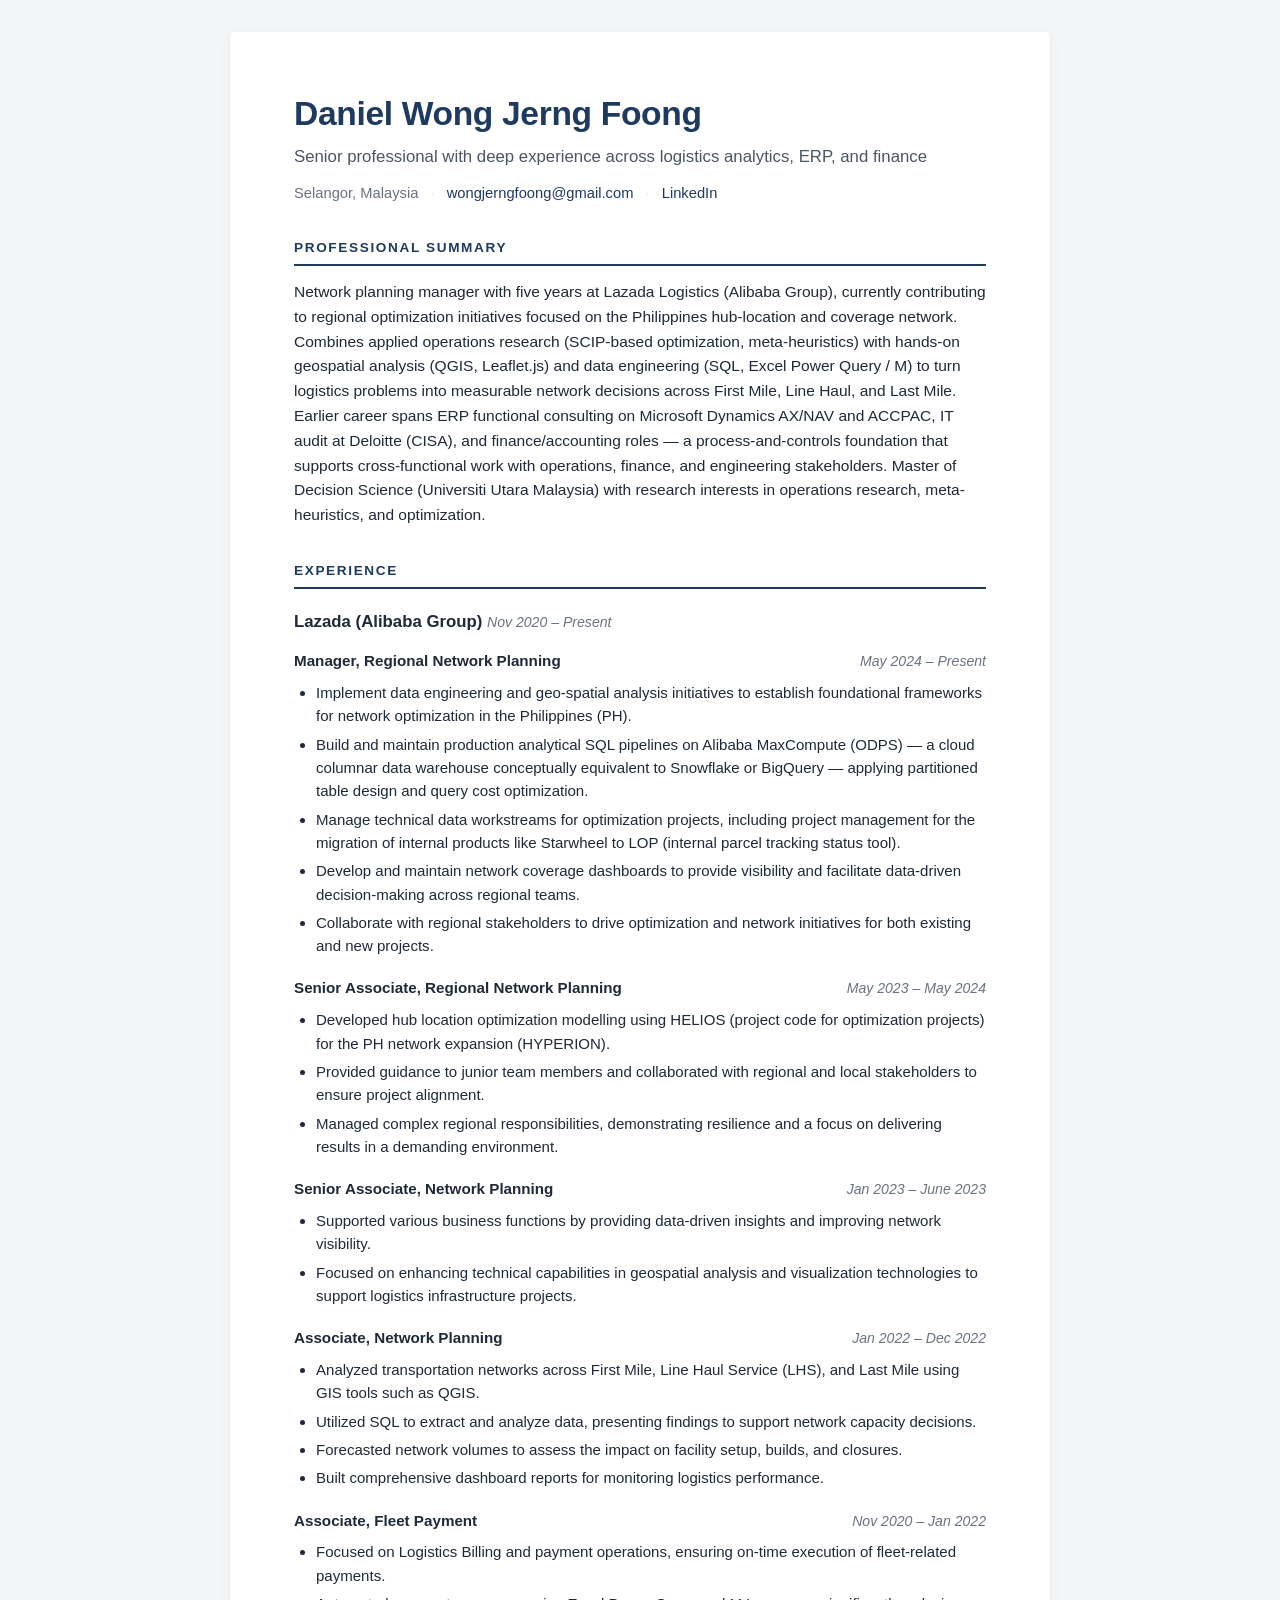
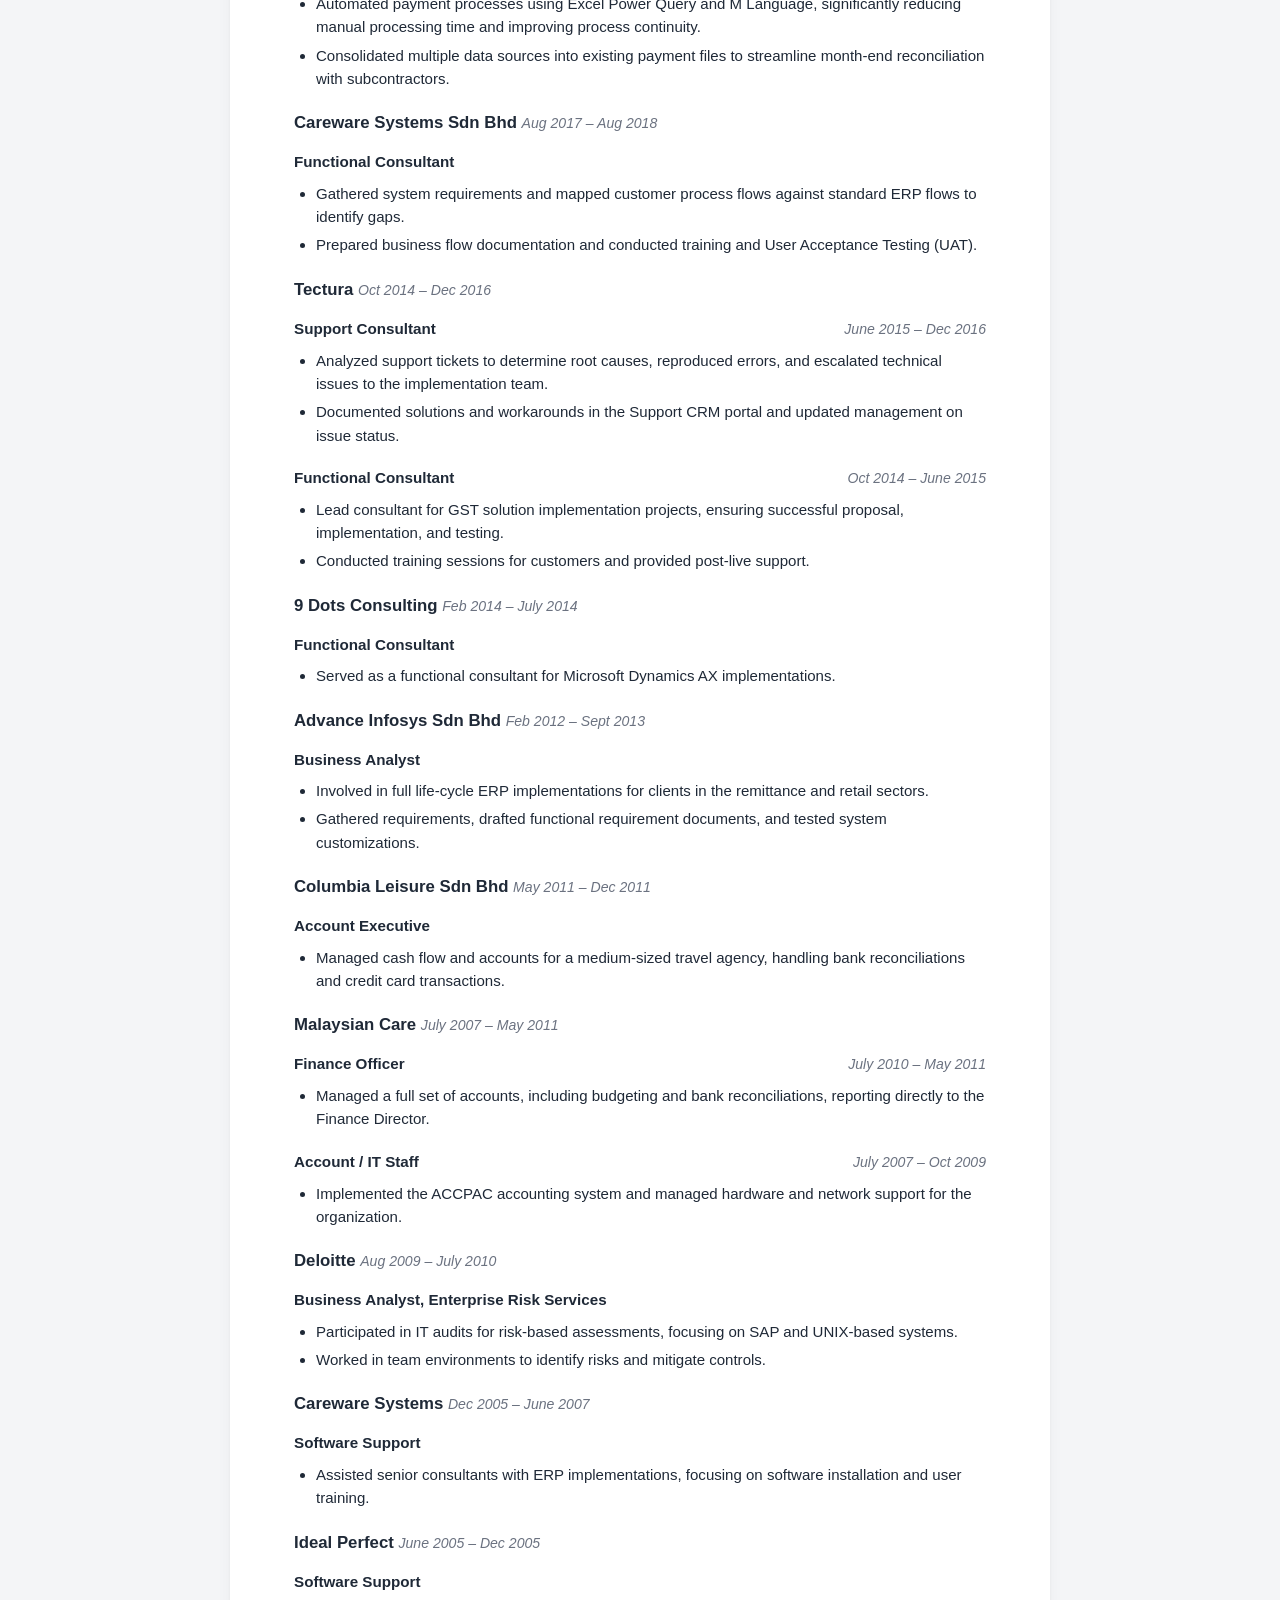
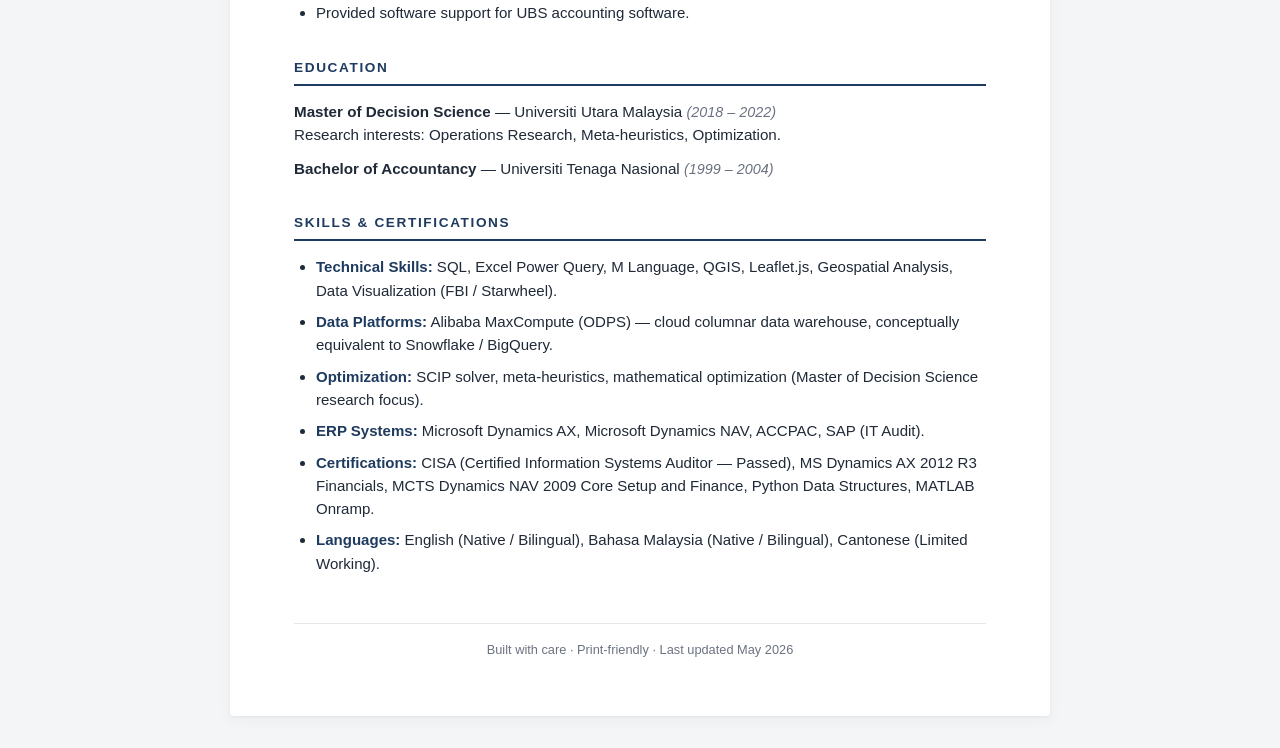
==== index.html @ 1081bb8b "resume" ====
<!DOCTYPE html>
<html lang="en">
<head>
    <meta charset="UTF-8">
    <meta name="viewport" content="width=device-width, initial-scale=1.0">
    <meta name="description" content="Daniel Wong Jerng Foong — Data Analytics and GIS Specialist. Network planning, geospatial analysis, and operations research.">
    <title>Daniel Wong Jerng Foong — Resume</title>
    <style>
        :root {
            --bg: #ffffff;
            --ink: #1f2937;
            --ink-muted: #4b5563;
            --ink-faint: #6b7280;
            --accent: #1e3a5f;
            --rule: #e5e7eb;
            --max-width: 820px;
        }

        * { box-sizing: border-box; margin: 0; padding: 0; }

        html { -webkit-text-size-adjust: 100%; }

        body {
            font-family: -apple-system, BlinkMacSystemFont, "Segoe UI", Roboto, "Helvetica Neue", Arial, sans-serif;
            font-size: 16px;
            line-height: 1.55;
            color: var(--ink);
            background: #f4f5f7;
            padding: 32px 16px;
        }

        main {
            max-width: var(--max-width);
            margin: 0 auto;
            background: var(--bg);
            padding: 56px 64px;
            border-radius: 4px;
            box-shadow: 0 1px 3px rgba(0,0,0,0.05), 0 4px 16px rgba(0,0,0,0.04);
        }

        header { margin-bottom: 32px; }

        h1 {
            font-size: 2.1rem;
            font-weight: 600;
            color: var(--accent);
            letter-spacing: -0.01em;
            margin-bottom: 4px;
        }

        .tagline {
            font-size: 1.05rem;
            color: var(--ink-muted);
            font-weight: 500;
            margin-bottom: 12px;
        }

        .contact {
            font-size: 0.92rem;
            color: var(--ink-faint);
        }

        .contact a {
            color: var(--accent);
            text-decoration: none;
            border-bottom: 1px solid transparent;
            transition: border-color 0.15s;
        }

        .contact a:hover { border-bottom-color: var(--accent); }

        .contact span.sep { margin: 0 8px; color: var(--rule); }

        h2 {
            font-size: 0.85rem;
            text-transform: uppercase;
            letter-spacing: 0.12em;
            color: var(--accent);
            font-weight: 600;
            margin: 32px 0 14px;
            padding-bottom: 6px;
            border-bottom: 2px solid var(--accent);
        }

        h2:first-of-type { margin-top: 24px; }

        h3 {
            font-size: 1.05rem;
            font-weight: 600;
            color: var(--ink);
            margin-top: 20px;
        }

        h4 {
            font-size: 0.95rem;
            font-weight: 600;
            color: var(--ink);
            margin-top: 14px;
        }

        .role-header {
            display: flex;
            justify-content: space-between;
            align-items: baseline;
            gap: 12px;
            flex-wrap: wrap;
        }

        .role-dates {
            font-size: 0.88rem;
            color: var(--ink-faint);
            font-style: italic;
            font-weight: 400;
        }

        .summary {
            font-size: 0.97rem;
            line-height: 1.6;
            color: var(--ink);
        }

        ul {
            margin: 8px 0 0 0;
            padding-left: 22px;
        }

        li {
            margin: 5px 0;
            font-size: 0.94rem;
            line-height: 1.55;
        }

        .skills-block li { margin: 8px 0; }
        .skills-block strong { color: var(--accent); }

        .education-item { margin: 10px 0; font-size: 0.95rem; }
        .education-item strong { font-weight: 600; }
        .education-item .dates { color: var(--ink-faint); font-style: italic; font-size: 0.9rem; }

        footer {
            margin-top: 48px;
            padding-top: 16px;
            border-top: 1px solid var(--rule);
            font-size: 0.8rem;
            color: var(--ink-faint);
            text-align: center;
        }

        /* Mobile */
        @media (max-width: 640px) {
            body { padding: 12px 0; }
            main { padding: 32px 24px; border-radius: 0; }
            h1 { font-size: 1.75rem; }
            .contact span.sep { display: none; }
            .contact a, .contact span { display: block; margin: 2px 0; }
        }

        /* Print */
        @media print {
            body { background: white; padding: 0; font-size: 11pt; }
            main {
                box-shadow: none;
                padding: 0;
                max-width: 100%;
                border-radius: 0;
            }
            h1 { color: #000; }
            h2 { color: #000; border-bottom-color: #000; }
            .contact a { color: #000; }
            a { text-decoration: none; color: #000; }
            footer { display: none; }
            h3, h4 { page-break-after: avoid; }
            li { page-break-inside: avoid; }
        }
    </style>
</head>
<body>
<main>
    <header>
        <h1>Daniel Wong Jerng Foong</h1>
        <div class="tagline">Senior professional with deep experience across logistics analytics, ERP, and finance</div>
        <div class="contact">
            <span>Selangor, Malaysia</span>
            <span class="sep">·</span>
            <a href="mailto:wongjerngfoong@gmail.com">wongjerngfoong@gmail.com</a>
            <span class="sep">·</span>
            <a href="https://www.linkedin.com/in/wongjerngfoong" target="_blank" rel="noopener">LinkedIn</a>
        </div>
    </header>

    <h2>Professional Summary</h2>
    <p class="summary">
        Network planning manager with five years at Lazada Logistics (Alibaba Group), currently contributing to regional optimization initiatives focused on the Philippines hub-location and coverage network. Combines applied operations research (SCIP-based optimization, meta-heuristics) with hands-on geospatial analysis (QGIS, Leaflet.js) and data engineering (SQL, Excel Power Query / M) to turn logistics problems into measurable network decisions across First Mile, Line Haul, and Last Mile. Earlier career spans ERP functional consulting on Microsoft Dynamics AX/NAV and ACCPAC, IT audit at Deloitte (CISA), and finance/accounting roles &mdash; a process-and-controls foundation that supports cross-functional work with operations, finance, and engineering stakeholders. Master of Decision Science (Universiti Utara Malaysia) with research interests in operations research, meta-heuristics, and optimization.
    </p>

    <h2>Experience</h2>

    <h3>Lazada (Alibaba Group) <span class="role-dates">Nov 2020 – Present</span></h3>

    <div class="role-header">
        <h4>Manager, Regional Network Planning</h4>
        <span class="role-dates">May 2024 – Present</span>
    </div>
    <ul>
        <li>Implement data engineering and geo-spatial analysis initiatives to establish foundational frameworks for network optimization in the Philippines (PH).</li>
        <li>Build and maintain production analytical SQL pipelines on Alibaba MaxCompute (ODPS) &mdash; a cloud columnar data warehouse conceptually equivalent to Snowflake or BigQuery &mdash; applying partitioned table design and query cost optimization.</li>
        <li>Manage technical data workstreams for optimization projects, including project management for the migration of internal products like Starwheel to LOP (internal parcel tracking status tool).</li>
        <li>Develop and maintain network coverage dashboards to provide visibility and facilitate data-driven decision-making across regional teams.</li>
        <li>Collaborate with regional stakeholders to drive optimization and network initiatives for both existing and new projects.</li>
    </ul>

    <div class="role-header">
        <h4>Senior Associate, Regional Network Planning</h4>
        <span class="role-dates">May 2023 – May 2024</span>
    </div>
    <ul>
        <li>Developed hub location optimization modelling using HELIOS (project code for optimization projects) for the PH network expansion (HYPERION).</li>
        <li>Provided guidance to junior team members and collaborated with regional and local stakeholders to ensure project alignment.</li>
        <li>Managed complex regional responsibilities, demonstrating resilience and a focus on delivering results in a demanding environment.</li>
    </ul>

    <div class="role-header">
        <h4>Senior Associate, Network Planning</h4>
        <span class="role-dates">Jan 2023 – June 2023</span>
    </div>
    <ul>
        <li>Supported various business functions by providing data-driven insights and improving network visibility.</li>
        <li>Focused on enhancing technical capabilities in geospatial analysis and visualization technologies to support logistics infrastructure projects.</li>
    </ul>

    <div class="role-header">
        <h4>Associate, Network Planning</h4>
        <span class="role-dates">Jan 2022 – Dec 2022</span>
    </div>
    <ul>
        <li>Analyzed transportation networks across First Mile, Line Haul Service (LHS), and Last Mile using GIS tools such as QGIS.</li>
        <li>Utilized SQL to extract and analyze data, presenting findings to support network capacity decisions.</li>
        <li>Forecasted network volumes to assess the impact on facility setup, builds, and closures.</li>
        <li>Built comprehensive dashboard reports for monitoring logistics performance.</li>
    </ul>

    <div class="role-header">
        <h4>Associate, Fleet Payment</h4>
        <span class="role-dates">Nov 2020 – Jan 2022</span>
    </div>
    <ul>
        <li>Focused on Logistics Billing and payment operations, ensuring on-time execution of fleet-related payments.</li>
        <li>Automated payment processes using Excel Power Query and M Language, significantly reducing manual processing time and improving process continuity.</li>
        <li>Consolidated multiple data sources into existing payment files to streamline month-end reconciliation with subcontractors.</li>
    </ul>

    <h3>Careware Systems Sdn Bhd <span class="role-dates">Aug 2017 – Aug 2018</span></h3>
    <div class="role-header">
        <h4>Functional Consultant</h4>
    </div>
    <ul>
        <li>Gathered system requirements and mapped customer process flows against standard ERP flows to identify gaps.</li>
        <li>Prepared business flow documentation and conducted training and User Acceptance Testing (UAT).</li>
    </ul>

    <h3>Tectura <span class="role-dates">Oct 2014 – Dec 2016</span></h3>

    <div class="role-header">
        <h4>Support Consultant</h4>
        <span class="role-dates">June 2015 – Dec 2016</span>
    </div>
    <ul>
        <li>Analyzed support tickets to determine root causes, reproduced errors, and escalated technical issues to the implementation team.</li>
        <li>Documented solutions and workarounds in the Support CRM portal and updated management on issue status.</li>
    </ul>

    <div class="role-header">
        <h4>Functional Consultant</h4>
        <span class="role-dates">Oct 2014 – June 2015</span>
    </div>
    <ul>
        <li>Lead consultant for GST solution implementation projects, ensuring successful proposal, implementation, and testing.</li>
        <li>Conducted training sessions for customers and provided post-live support.</li>
    </ul>

    <h3>9 Dots Consulting <span class="role-dates">Feb 2014 – July 2014</span></h3>
    <div class="role-header"><h4>Functional Consultant</h4></div>
    <ul>
        <li>Served as a functional consultant for Microsoft Dynamics AX implementations.</li>
    </ul>

    <h3>Advance Infosys Sdn Bhd <span class="role-dates">Feb 2012 – Sept 2013</span></h3>
    <div class="role-header"><h4>Business Analyst</h4></div>
    <ul>
        <li>Involved in full life-cycle ERP implementations for clients in the remittance and retail sectors.</li>
        <li>Gathered requirements, drafted functional requirement documents, and tested system customizations.</li>
    </ul>

    <h3>Columbia Leisure Sdn Bhd <span class="role-dates">May 2011 – Dec 2011</span></h3>
    <div class="role-header"><h4>Account Executive</h4></div>
    <ul>
        <li>Managed cash flow and accounts for a medium-sized travel agency, handling bank reconciliations and credit card transactions.</li>
    </ul>

    <h3>Malaysian Care <span class="role-dates">July 2007 – May 2011</span></h3>

    <div class="role-header">
        <h4>Finance Officer</h4>
        <span class="role-dates">July 2010 – May 2011</span>
    </div>
    <ul>
        <li>Managed a full set of accounts, including budgeting and bank reconciliations, reporting directly to the Finance Director.</li>
    </ul>

    <div class="role-header">
        <h4>Account / IT Staff</h4>
        <span class="role-dates">July 2007 – Oct 2009</span>
    </div>
    <ul>
        <li>Implemented the ACCPAC accounting system and managed hardware and network support for the organization.</li>
    </ul>

    <h3>Deloitte <span class="role-dates">Aug 2009 – July 2010</span></h3>
    <div class="role-header"><h4>Business Analyst, Enterprise Risk Services</h4></div>
    <ul>
        <li>Participated in IT audits for risk-based assessments, focusing on SAP and UNIX-based systems.</li>
        <li>Worked in team environments to identify risks and mitigate controls.</li>
    </ul>

    <h3>Careware Systems <span class="role-dates">Dec 2005 – June 2007</span></h3>
    <div class="role-header"><h4>Software Support</h4></div>
    <ul>
        <li>Assisted senior consultants with ERP implementations, focusing on software installation and user training.</li>
    </ul>

    <h3>Ideal Perfect <span class="role-dates">June 2005 – Dec 2005</span></h3>
    <div class="role-header"><h4>Software Support</h4></div>
    <ul>
        <li>Provided software support for UBS accounting software.</li>
    </ul>

    <h2>Education</h2>
    <div class="education-item">
        <strong>Master of Decision Science</strong> &mdash; Universiti Utara Malaysia
        <span class="dates">(2018 – 2022)</span><br>
        Research interests: Operations Research, Meta-heuristics, Optimization.
    </div>
    <div class="education-item">
        <strong>Bachelor of Accountancy</strong> &mdash; Universiti Tenaga Nasional
        <span class="dates">(1999 – 2004)</span>
    </div>

    <h2>Skills &amp; Certifications</h2>
    <ul class="skills-block">
        <li><strong>Technical Skills:</strong> SQL, Excel Power Query, M Language, QGIS, Leaflet.js, Geospatial Analysis, Data Visualization (FBI / Starwheel).</li>
        <li><strong>Data Platforms:</strong> Alibaba MaxCompute (ODPS) &mdash; cloud columnar data warehouse, conceptually equivalent to Snowflake / BigQuery.</li>
        <li><strong>Optimization:</strong> SCIP solver, meta-heuristics, mathematical optimization (Master of Decision Science research focus).</li>
        <li><strong>ERP Systems:</strong> Microsoft Dynamics AX, Microsoft Dynamics NAV, ACCPAC, SAP (IT Audit).</li>
        <li><strong>Certifications:</strong> CISA (Certified Information Systems Auditor &mdash; Passed), MS Dynamics AX 2012 R3 Financials, MCTS Dynamics NAV 2009 Core Setup and Finance, Python Data Structures, MATLAB Onramp.</li>
        <li><strong>Languages:</strong> English (Native / Bilingual), Bahasa Malaysia (Native / Bilingual), Cantonese (Limited Working).</li>
    </ul>

    <footer>
        Built with care &middot; Print-friendly &middot; Last updated <time datetime="2026-05-23">May 2026</time>
    </footer>
</main>
</body>
</html>
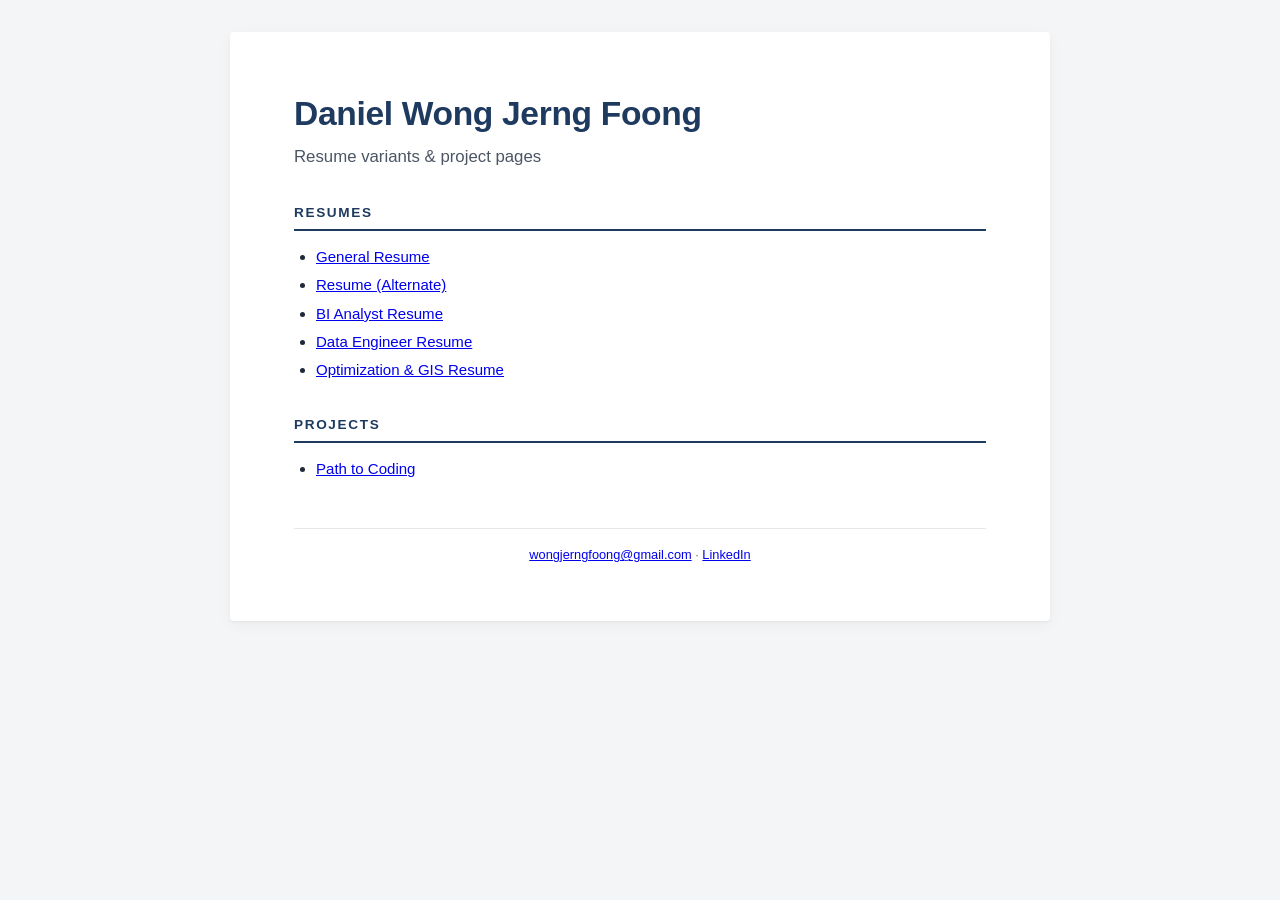
==== commit faa4c2e9: "added index" ====
--- a/index.html
+++ b/index.html
@@ -3,360 +3,34 @@
 <head>
     <meta charset="UTF-8">
     <meta name="viewport" content="width=device-width, initial-scale=1.0">
-    <meta name="description" content="Daniel Wong Jerng Foong — Data Analytics and GIS Specialist. Network planning, geospatial analysis, and operations research.">
-    <title>Daniel Wong Jerng Foong — Resume</title>
-    <style>
-        :root {
-            --bg: #ffffff;
-            --ink: #1f2937;
-            --ink-muted: #4b5563;
-            --ink-faint: #6b7280;
-            --accent: #1e3a5f;
-            --rule: #e5e7eb;
-            --max-width: 820px;
-        }
-
-        * { box-sizing: border-box; margin: 0; padding: 0; }
-
-        html { -webkit-text-size-adjust: 100%; }
-
-        body {
-            font-family: -apple-system, BlinkMacSystemFont, "Segoe UI", Roboto, "Helvetica Neue", Arial, sans-serif;
-            font-size: 16px;
-            line-height: 1.55;
-            color: var(--ink);
-            background: #f4f5f7;
-            padding: 32px 16px;
-        }
-
-        main {
-            max-width: var(--max-width);
-            margin: 0 auto;
-            background: var(--bg);
-            padding: 56px 64px;
-            border-radius: 4px;
-            box-shadow: 0 1px 3px rgba(0,0,0,0.05), 0 4px 16px rgba(0,0,0,0.04);
-        }
-
-        header { margin-bottom: 32px; }
-
-        h1 {
-            font-size: 2.1rem;
-            font-weight: 600;
-            color: var(--accent);
-            letter-spacing: -0.01em;
-            margin-bottom: 4px;
-        }
-
-        .tagline {
-            font-size: 1.05rem;
-            color: var(--ink-muted);
-            font-weight: 500;
-            margin-bottom: 12px;
-        }
-
-        .contact {
-            font-size: 0.92rem;
-            color: var(--ink-faint);
-        }
-
-        .contact a {
-            color: var(--accent);
-            text-decoration: none;
-            border-bottom: 1px solid transparent;
-            transition: border-color 0.15s;
-        }
-
-        .contact a:hover { border-bottom-color: var(--accent); }
-
-        .contact span.sep { margin: 0 8px; color: var(--rule); }
-
-        h2 {
-            font-size: 0.85rem;
-            text-transform: uppercase;
-            letter-spacing: 0.12em;
-            color: var(--accent);
-            font-weight: 600;
-            margin: 32px 0 14px;
-            padding-bottom: 6px;
-            border-bottom: 2px solid var(--accent);
-        }
-
-        h2:first-of-type { margin-top: 24px; }
-
-        h3 {
-            font-size: 1.05rem;
-            font-weight: 600;
-            color: var(--ink);
-            margin-top: 20px;
-        }
-
-        h4 {
-            font-size: 0.95rem;
-            font-weight: 600;
-            color: var(--ink);
-            margin-top: 14px;
-        }
-
-        .role-header {
-            display: flex;
-            justify-content: space-between;
-            align-items: baseline;
-            gap: 12px;
-            flex-wrap: wrap;
-        }
-
-        .role-dates {
-            font-size: 0.88rem;
-            color: var(--ink-faint);
-            font-style: italic;
-            font-weight: 400;
-        }
-
-        .summary {
-            font-size: 0.97rem;
-            line-height: 1.6;
-            color: var(--ink);
-        }
-
-        ul {
-            margin: 8px 0 0 0;
-            padding-left: 22px;
-        }
-
-        li {
-            margin: 5px 0;
-            font-size: 0.94rem;
-            line-height: 1.55;
-        }
-
-        .skills-block li { margin: 8px 0; }
-        .skills-block strong { color: var(--accent); }
-
-        .education-item { margin: 10px 0; font-size: 0.95rem; }
-        .education-item strong { font-weight: 600; }
-        .education-item .dates { color: var(--ink-faint); font-style: italic; font-size: 0.9rem; }
-
-        footer {
-            margin-top: 48px;
-            padding-top: 16px;
-            border-top: 1px solid var(--rule);
-            font-size: 0.8rem;
-            color: var(--ink-faint);
-            text-align: center;
-        }
-
-        /* Mobile */
-        @media (max-width: 640px) {
-            body { padding: 12px 0; }
-            main { padding: 32px 24px; border-radius: 0; }
-            h1 { font-size: 1.75rem; }
-            .contact span.sep { display: none; }
-            .contact a, .contact span { display: block; margin: 2px 0; }
-        }
-
-        /* Print */
-        @media print {
-            body { background: white; padding: 0; font-size: 11pt; }
-            main {
-                box-shadow: none;
-                padding: 0;
-                max-width: 100%;
-                border-radius: 0;
-            }
-            h1 { color: #000; }
-            h2 { color: #000; border-bottom-color: #000; }
-            .contact a { color: #000; }
-            a { text-decoration: none; color: #000; }
-            footer { display: none; }
-            h3, h4 { page-break-after: avoid; }
-            li { page-break-inside: avoid; }
-        }
-    </style>
+    <title>Daniel Wong — Resumes & Projects</title>
+    <link rel="stylesheet" href="resume_style.css">
 </head>
 <body>
 <main>
     <header>
         <h1>Daniel Wong Jerng Foong</h1>
-        <div class="tagline">Senior professional with deep experience across logistics analytics, ERP, and finance</div>
-        <div class="contact">
-            <span>Selangor, Malaysia</span>
-            <span class="sep">·</span>
-            <a href="mailto:wongjerngfoong@gmail.com">wongjerngfoong@gmail.com</a>
-            <span class="sep">·</span>
-            <a href="https://www.linkedin.com/in/wongjerngfoong" target="_blank" rel="noopener">LinkedIn</a>
-        </div>
+        <div class="tagline">Resume variants &amp; project pages</div>
     </header>
 
-    <h2>Professional Summary</h2>
-    <p class="summary">
-        Network planning manager with five years at Lazada Logistics (Alibaba Group), currently contributing to regional optimization initiatives focused on the Philippines hub-location and coverage network. Combines applied operations research (SCIP-based optimization, meta-heuristics) with hands-on geospatial analysis (QGIS, Leaflet.js) and data engineering (SQL, Excel Power Query / M) to turn logistics problems into measurable network decisions across First Mile, Line Haul, and Last Mile. Earlier career spans ERP functional consulting on Microsoft Dynamics AX/NAV and ACCPAC, IT audit at Deloitte (CISA), and finance/accounting roles &mdash; a process-and-controls foundation that supports cross-functional work with operations, finance, and engineering stakeholders. Master of Decision Science (Universiti Utara Malaysia) with research interests in operations research, meta-heuristics, and optimization.
-    </p>
-
-    <h2>Experience</h2>
-
-    <h3>Lazada (Alibaba Group) <span class="role-dates">Nov 2020 – Present</span></h3>
-
-    <div class="role-header">
-        <h4>Manager, Regional Network Planning</h4>
-        <span class="role-dates">May 2024 – Present</span>
-    </div>
+    <h2>Resumes</h2>
     <ul>
-        <li>Implement data engineering and geo-spatial analysis initiatives to establish foundational frameworks for network optimization in the Philippines (PH).</li>
-        <li>Build and maintain production analytical SQL pipelines on Alibaba MaxCompute (ODPS) &mdash; a cloud columnar data warehouse conceptually equivalent to Snowflake or BigQuery &mdash; applying partitioned table design and query cost optimization.</li>
-        <li>Manage technical data workstreams for optimization projects, including project management for the migration of internal products like Starwheel to LOP (internal parcel tracking status tool).</li>
-        <li>Develop and maintain network coverage dashboards to provide visibility and facilitate data-driven decision-making across regional teams.</li>
-        <li>Collaborate with regional stakeholders to drive optimization and network initiatives for both existing and new projects.</li>
+        <li><a href="resume.html">General Resume</a></li>
+        <li><a href="resume1.html">Resume (Alternate)</a></li>
+        <li><a href="resume_bi_analyst.html">BI Analyst Resume</a></li>
+        <li><a href="resume_data_engineer.html">Data Engineer Resume</a></li>
+        <li><a href="resume_optimization_gis.html">Optimization &amp; GIS Resume</a></li>
     </ul>
 
-    <div class="role-header">
-        <h4>Senior Associate, Regional Network Planning</h4>
-        <span class="role-dates">May 2023 – May 2024</span>
-    </div>
+    <h2>Projects</h2>
     <ul>
-        <li>Developed hub location optimization modelling using HELIOS (project code for optimization projects) for the PH network expansion (HYPERION).</li>
-        <li>Provided guidance to junior team members and collaborated with regional and local stakeholders to ensure project alignment.</li>
-        <li>Managed complex regional responsibilities, demonstrating resilience and a focus on delivering results in a demanding environment.</li>
-    </ul>
-
-    <div class="role-header">
-        <h4>Senior Associate, Network Planning</h4>
-        <span class="role-dates">Jan 2023 – June 2023</span>
-    </div>
-    <ul>
-        <li>Supported various business functions by providing data-driven insights and improving network visibility.</li>
-        <li>Focused on enhancing technical capabilities in geospatial analysis and visualization technologies to support logistics infrastructure projects.</li>
-    </ul>
-
-    <div class="role-header">
-        <h4>Associate, Network Planning</h4>
-        <span class="role-dates">Jan 2022 – Dec 2022</span>
-    </div>
-    <ul>
-        <li>Analyzed transportation networks across First Mile, Line Haul Service (LHS), and Last Mile using GIS tools such as QGIS.</li>
-        <li>Utilized SQL to extract and analyze data, presenting findings to support network capacity decisions.</li>
-        <li>Forecasted network volumes to assess the impact on facility setup, builds, and closures.</li>
-        <li>Built comprehensive dashboard reports for monitoring logistics performance.</li>
-    </ul>
-
-    <div class="role-header">
-        <h4>Associate, Fleet Payment</h4>
-        <span class="role-dates">Nov 2020 – Jan 2022</span>
-    </div>
-    <ul>
-        <li>Focused on Logistics Billing and payment operations, ensuring on-time execution of fleet-related payments.</li>
-        <li>Automated payment processes using Excel Power Query and M Language, significantly reducing manual processing time and improving process continuity.</li>
-        <li>Consolidated multiple data sources into existing payment files to streamline month-end reconciliation with subcontractors.</li>
-    </ul>
-
-    <h3>Careware Systems Sdn Bhd <span class="role-dates">Aug 2017 – Aug 2018</span></h3>
-    <div class="role-header">
-        <h4>Functional Consultant</h4>
-    </div>
-    <ul>
-        <li>Gathered system requirements and mapped customer process flows against standard ERP flows to identify gaps.</li>
-        <li>Prepared business flow documentation and conducted training and User Acceptance Testing (UAT).</li>
-    </ul>
-
-    <h3>Tectura <span class="role-dates">Oct 2014 – Dec 2016</span></h3>
-
-    <div class="role-header">
-        <h4>Support Consultant</h4>
-        <span class="role-dates">June 2015 – Dec 2016</span>
-    </div>
-    <ul>
-        <li>Analyzed support tickets to determine root causes, reproduced errors, and escalated technical issues to the implementation team.</li>
-        <li>Documented solutions and workarounds in the Support CRM portal and updated management on issue status.</li>
-    </ul>
-
-    <div class="role-header">
-        <h4>Functional Consultant</h4>
-        <span class="role-dates">Oct 2014 – June 2015</span>
-    </div>
-    <ul>
-        <li>Lead consultant for GST solution implementation projects, ensuring successful proposal, implementation, and testing.</li>
-        <li>Conducted training sessions for customers and provided post-live support.</li>
-    </ul>
-
-    <h3>9 Dots Consulting <span class="role-dates">Feb 2014 – July 2014</span></h3>
-    <div class="role-header"><h4>Functional Consultant</h4></div>
-    <ul>
-        <li>Served as a functional consultant for Microsoft Dynamics AX implementations.</li>
-    </ul>
-
-    <h3>Advance Infosys Sdn Bhd <span class="role-dates">Feb 2012 – Sept 2013</span></h3>
-    <div class="role-header"><h4>Business Analyst</h4></div>
-    <ul>
-        <li>Involved in full life-cycle ERP implementations for clients in the remittance and retail sectors.</li>
-        <li>Gathered requirements, drafted functional requirement documents, and tested system customizations.</li>
-    </ul>
-
-    <h3>Columbia Leisure Sdn Bhd <span class="role-dates">May 2011 – Dec 2011</span></h3>
-    <div class="role-header"><h4>Account Executive</h4></div>
-    <ul>
-        <li>Managed cash flow and accounts for a medium-sized travel agency, handling bank reconciliations and credit card transactions.</li>
-    </ul>
-
-    <h3>Malaysian Care <span class="role-dates">July 2007 – May 2011</span></h3>
-
-    <div class="role-header">
-        <h4>Finance Officer</h4>
-        <span class="role-dates">July 2010 – May 2011</span>
-    </div>
-    <ul>
-        <li>Managed a full set of accounts, including budgeting and bank reconciliations, reporting directly to the Finance Director.</li>
-    </ul>
-
-    <div class="role-header">
-        <h4>Account / IT Staff</h4>
-        <span class="role-dates">July 2007 – Oct 2009</span>
-    </div>
-    <ul>
-        <li>Implemented the ACCPAC accounting system and managed hardware and network support for the organization.</li>
-    </ul>
-
-    <h3>Deloitte <span class="role-dates">Aug 2009 – July 2010</span></h3>
-    <div class="role-header"><h4>Business Analyst, Enterprise Risk Services</h4></div>
-    <ul>
-        <li>Participated in IT audits for risk-based assessments, focusing on SAP and UNIX-based systems.</li>
-        <li>Worked in team environments to identify risks and mitigate controls.</li>
-    </ul>
-
-    <h3>Careware Systems <span class="role-dates">Dec 2005 – June 2007</span></h3>
-    <div class="role-header"><h4>Software Support</h4></div>
-    <ul>
-        <li>Assisted senior consultants with ERP implementations, focusing on software installation and user training.</li>
-    </ul>
-
-    <h3>Ideal Perfect <span class="role-dates">June 2005 – Dec 2005</span></h3>
-    <div class="role-header"><h4>Software Support</h4></div>
-    <ul>
-        <li>Provided software support for UBS accounting software.</li>
-    </ul>
-
-    <h2>Education</h2>
-    <div class="education-item">
-        <strong>Master of Decision Science</strong> &mdash; Universiti Utara Malaysia
-        <span class="dates">(2018 – 2022)</span><br>
-        Research interests: Operations Research, Meta-heuristics, Optimization.
-    </div>
-    <div class="education-item">
-        <strong>Bachelor of Accountancy</strong> &mdash; Universiti Tenaga Nasional
-        <span class="dates">(1999 – 2004)</span>
-    </div>
-
-    <h2>Skills &amp; Certifications</h2>
-    <ul class="skills-block">
-        <li><strong>Technical Skills:</strong> SQL, Excel Power Query, M Language, QGIS, Leaflet.js, Geospatial Analysis, Data Visualization (FBI / Starwheel).</li>
-        <li><strong>Data Platforms:</strong> Alibaba MaxCompute (ODPS) &mdash; cloud columnar data warehouse, conceptually equivalent to Snowflake / BigQuery.</li>
-        <li><strong>Optimization:</strong> SCIP solver, meta-heuristics, mathematical optimization (Master of Decision Science research focus).</li>
-        <li><strong>ERP Systems:</strong> Microsoft Dynamics AX, Microsoft Dynamics NAV, ACCPAC, SAP (IT Audit).</li>
-        <li><strong>Certifications:</strong> CISA (Certified Information Systems Auditor &mdash; Passed), MS Dynamics AX 2012 R3 Financials, MCTS Dynamics NAV 2009 Core Setup and Finance, Python Data Structures, MATLAB Onramp.</li>
-        <li><strong>Languages:</strong> English (Native / Bilingual), Bahasa Malaysia (Native / Bilingual), Cantonese (Limited Working).</li>
+        <li><a href="path_to_coding.html">Path to Coding</a></li>
     </ul>
 
     <footer>
-        Built with care &middot; Print-friendly &middot; Last updated <time datetime="2026-05-23">May 2026</time>
+        <a href="mailto:wongjerngfoong@gmail.com">wongjerngfoong@gmail.com</a>
+        &middot;
+        <a href="https://www.linkedin.com/in/wongjerngfoong" target="_blank" rel="noopener">LinkedIn</a>
     </footer>
 </main>
 </body>
--- a/resume_style.css
+++ b/resume_style.css
@@ -0,0 +1,151 @@
+:root {
+    --bg: #ffffff;
+    --ink: #1f2937;
+    --ink-muted: #4b5563;
+    --ink-faint: #6b7280;
+    --accent: #1e3a5f;
+    --rule: #e5e7eb;
+    --max-width: 820px;
+}
+
+* { box-sizing: border-box; margin: 0; padding: 0; }
+
+html { -webkit-text-size-adjust: 100%; }
+
+body {
+    font-family: -apple-system, BlinkMacSystemFont, "Segoe UI", Roboto, "Helvetica Neue", Arial, sans-serif;
+    font-size: 16px;
+    line-height: 1.55;
+    color: var(--ink);
+    background: #f4f5f7;
+    padding: 32px 16px;
+}
+
+main {
+    max-width: var(--max-width);
+    margin: 0 auto;
+    background: var(--bg);
+    padding: 56px 64px;
+    border-radius: 4px;
+    box-shadow: 0 1px 3px rgba(0,0,0,0.05), 0 4px 16px rgba(0,0,0,0.04);
+}
+
+header { margin-bottom: 32px; }
+
+h1 {
+    font-size: 2.1rem;
+    font-weight: 600;
+    color: var(--accent);
+    letter-spacing: -0.01em;
+    margin-bottom: 4px;
+}
+
+.tagline {
+    font-size: 1.05rem;
+    color: var(--ink-muted);
+    font-weight: 500;
+    margin-bottom: 12px;
+}
+
+.contact { font-size: 0.92rem; color: var(--ink-faint); }
+
+.contact a {
+    color: var(--accent);
+    text-decoration: none;
+    border-bottom: 1px solid transparent;
+    transition: border-color 0.15s;
+}
+
+.contact a:hover { border-bottom-color: var(--accent); }
+
+.contact span.sep { margin: 0 8px; color: var(--rule); }
+
+h2 {
+    font-size: 0.85rem;
+    text-transform: uppercase;
+    letter-spacing: 0.12em;
+    color: var(--accent);
+    font-weight: 600;
+    margin: 32px 0 14px;
+    padding-bottom: 6px;
+    border-bottom: 2px solid var(--accent);
+}
+
+h2:first-of-type { margin-top: 24px; }
+
+h3 {
+    font-size: 1.05rem;
+    font-weight: 600;
+    color: var(--ink);
+    margin-top: 20px;
+}
+
+h4 {
+    font-size: 0.95rem;
+    font-weight: 600;
+    color: var(--ink);
+    margin-top: 14px;
+}
+
+.role-header {
+    display: flex;
+    justify-content: space-between;
+    align-items: baseline;
+    gap: 12px;
+    flex-wrap: wrap;
+}
+
+.role-dates {
+    font-size: 0.88rem;
+    color: var(--ink-faint);
+    font-style: italic;
+    font-weight: 400;
+}
+
+.summary {
+    font-size: 0.97rem;
+    line-height: 1.6;
+    color: var(--ink);
+}
+
+ul { margin: 8px 0 0 0; padding-left: 22px; }
+
+li { margin: 5px 0; font-size: 0.94rem; line-height: 1.55; }
+
+.skills-block li { margin: 8px 0; }
+.skills-block strong { color: var(--accent); }
+
+.education-item { margin: 10px 0; font-size: 0.95rem; }
+.education-item strong { font-weight: 600; }
+.education-item .dates { color: var(--ink-faint); font-style: italic; font-size: 0.9rem; }
+
+footer {
+    margin-top: 48px;
+    padding-top: 16px;
+    border-top: 1px solid var(--rule);
+    font-size: 0.8rem;
+    color: var(--ink-faint);
+    text-align: center;
+}
+
+/* Mobile */
+@media (max-width: 640px) {
+    body { padding: 12px 0; }
+    main { padding: 32px 24px; border-radius: 0; }
+    h1 { font-size: 1.75rem; }
+    .contact span.sep { display: none; }
+    .contact a, .contact span { display: block; margin: 2px 0; }
+}
+
+/* Print */
+@media print {
+    body { background: white; padding: 0; font-size: 11pt; }
+    main { box-shadow: none; padding: 0; max-width: 100%; border-radius: 0; }
+    h1 { color: #000; }
+    h2 { color: #000; border-bottom-color: #000; }
+    .contact a { color: #000; }
+    a { text-decoration: none; color: #000; }
+    footer { display: none; }
+    h3, h4 { page-break-after: avoid; }
+    li { page-break-inside: avoid; }
+}
